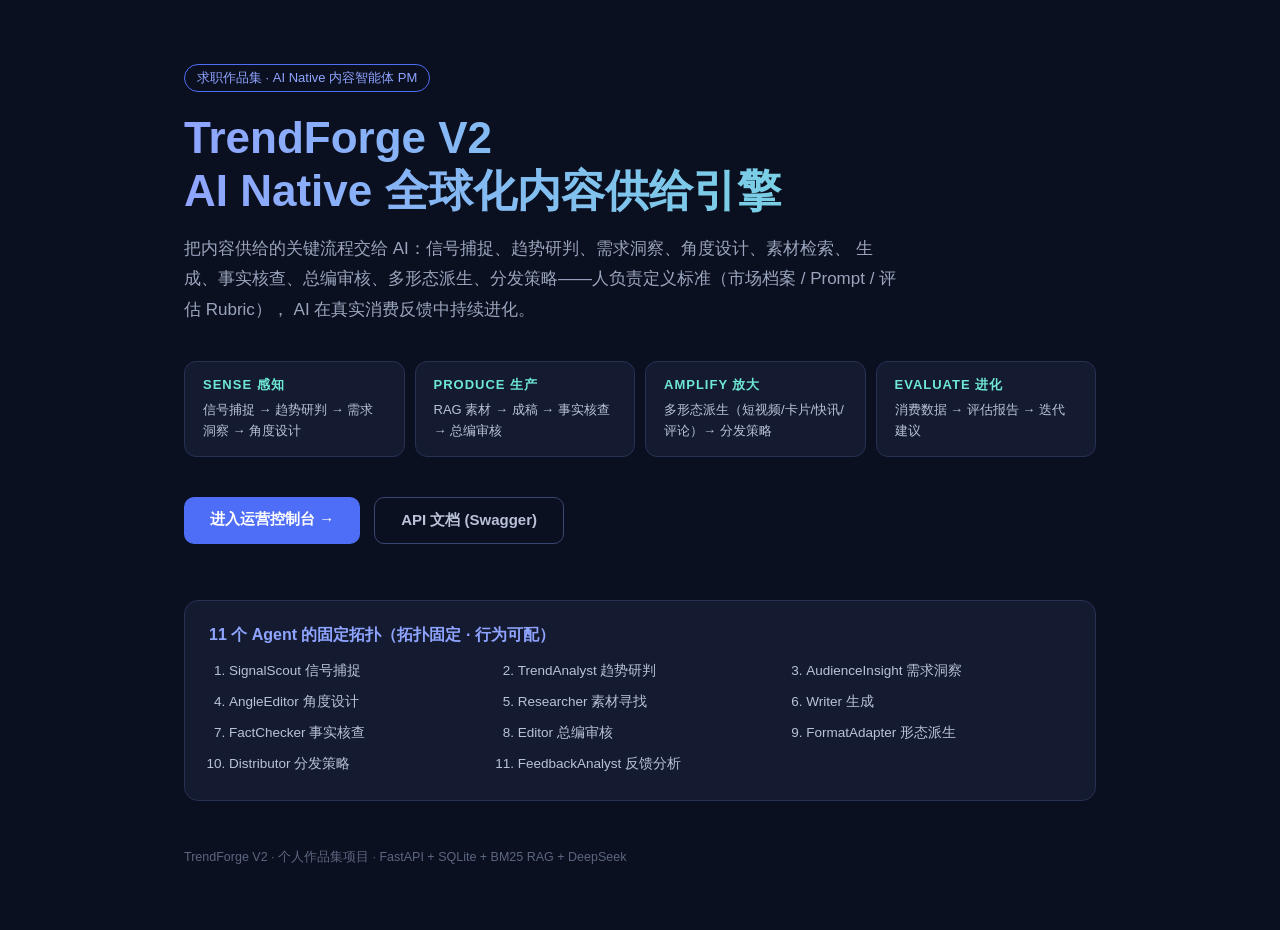
==== ui/index.html @ 4720a978 "TrendForge V2: AI Native content supply engine (11 agents, 4-stage pipeline)" ====
<!DOCTYPE html>
<html lang="zh-CN">
<head>
<meta charset="UTF-8">
<meta name="viewport" content="width=device-width, initial-scale=1.0">
<title>TrendForge V2 — AI Native 内容供给引擎</title>
<style>
  * { margin:0; padding:0; box-sizing:border-box; }
  body { font-family:-apple-system,"Segoe UI","PingFang SC","Microsoft YaHei",sans-serif;
         background:#0b1020; color:#e8ecf4; min-height:100vh; }
  .wrap { max-width:960px; margin:0 auto; padding:64px 24px; }
  .badge { display:inline-block; padding:4px 12px; border:1px solid #4f6ef7; border-radius:99px;
           color:#8fa4ff; font-size:13px; margin-bottom:20px; }
  h1 { font-size:44px; line-height:1.2; margin-bottom:16px;
       background:linear-gradient(90deg,#8fa4ff,#6ee7d8); -webkit-background-clip:text; background-clip:text; color:transparent; }
  .sub { color:#9aa5bd; font-size:17px; line-height:1.8; max-width:720px; margin-bottom:36px; }
  .flow { display:flex; gap:10px; flex-wrap:wrap; margin-bottom:40px; }
  .stage { background:#141b31; border:1px solid #263154; border-radius:12px; padding:14px 18px; flex:1; min-width:180px; }
  .stage b { display:block; color:#6ee7d8; font-size:13px; letter-spacing:1px; margin-bottom:6px; }
  .stage span { font-size:13px; color:#b9c2d8; line-height:1.6; }
  .cta { display:flex; gap:14px; flex-wrap:wrap; }
  .btn { padding:13px 26px; border-radius:10px; text-decoration:none; font-size:15px; font-weight:600; }
  .btn-p { background:#4f6ef7; color:#fff; }
  .btn-g { border:1px solid #3a4770; color:#b9c2d8; }
  .agents { margin-top:56px; background:#141b31; border:1px solid #263154; border-radius:14px; padding:24px; }
  .agents h2 { font-size:16px; margin-bottom:14px; color:#8fa4ff; }
  .agents ol { display:grid; grid-template-columns:repeat(auto-fill,minmax(200px,1fr)); gap:8px 24px;
               padding-left:20px; color:#b9c2d8; font-size:13.5px; line-height:1.7; }
  footer { margin-top:48px; color:#5c6680; font-size:12.5px; }
</style>
</head>
<body>
<div class="wrap">
  <div class="badge">求职作品集 · AI Native 内容智能体 PM</div>
  <h1>TrendForge V2<br>AI Native 全球化内容供给引擎</h1>
  <p class="sub">
    把内容供给的关键流程交给 AI：信号捕捉、趋势研判、需求洞察、角度设计、素材检索、
    生成、事实核查、总编审核、多形态派生、分发策略——人负责定义标准（市场档案 / Prompt / 评估 Rubric），
    AI 在真实消费反馈中持续进化。
  </p>
  <div class="flow">
    <div class="stage"><b>SENSE 感知</b><span>信号捕捉 → 趋势研判 → 需求洞察 → 角度设计</span></div>
    <div class="stage"><b>PRODUCE 生产</b><span>RAG 素材 → 成稿 → 事实核查 → 总编审核</span></div>
    <div class="stage"><b>AMPLIFY 放大</b><span>多形态派生（短视频/卡片/快讯/评论）→ 分发策略</span></div>
    <div class="stage"><b>EVALUATE 进化</b><span>消费数据 → 评估报告 → 迭代建议</span></div>
  </div>
  <div class="cta">
    <a class="btn btn-p" href="/console/">进入运营控制台 →</a>
    <a class="btn btn-g" id="api-link" href="#">API 文档 (Swagger)</a>
  </div>
  <div class="agents">
    <h2>11 个 Agent 的固定拓扑（拓扑固定 · 行为可配）</h2>
    <ol>
      <li>SignalScout 信号捕捉</li><li>TrendAnalyst 趋势研判</li>
      <li>AudienceInsight 需求洞察</li><li>AngleEditor 角度设计</li>
      <li>Researcher 素材寻找</li><li>Writer 生成</li>
      <li>FactChecker 事实核查</li><li>Editor 总编审核</li>
      <li>FormatAdapter 形态派生</li><li>Distributor 分发策略</li>
      <li>FeedbackAnalyst 反馈分析</li>
    </ol>
  </div>
  <footer>TrendForge V2 · 个人作品集项目 · FastAPI + SQLite + BM25 RAG + DeepSeek</footer>
</div>
<script>
  document.getElementById('api-link').href =
    (location.hostname === 'localhost' || location.hostname === '127.0.0.1')
      ? 'http://localhost:8000/docs'
      : 'https://trendforge-v2-api.onrender.com/docs';
</script>
</body>
</html>
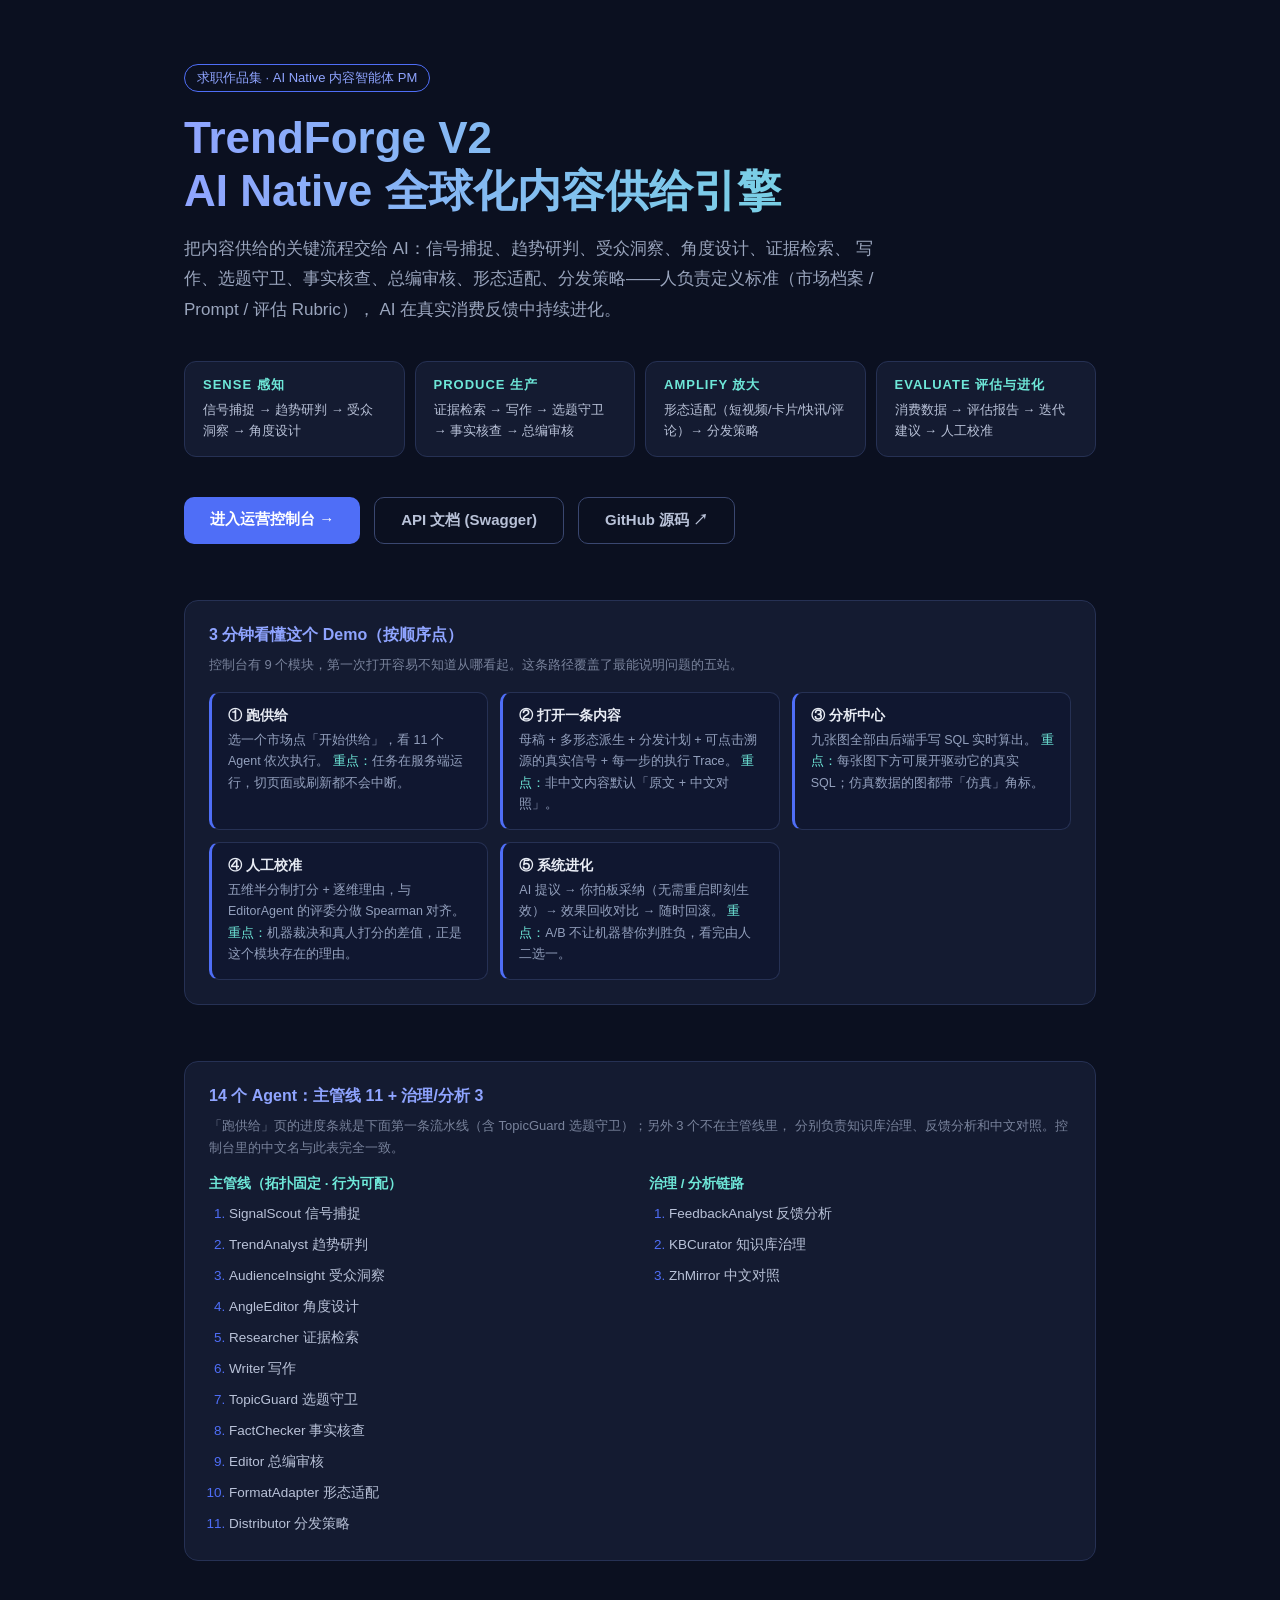
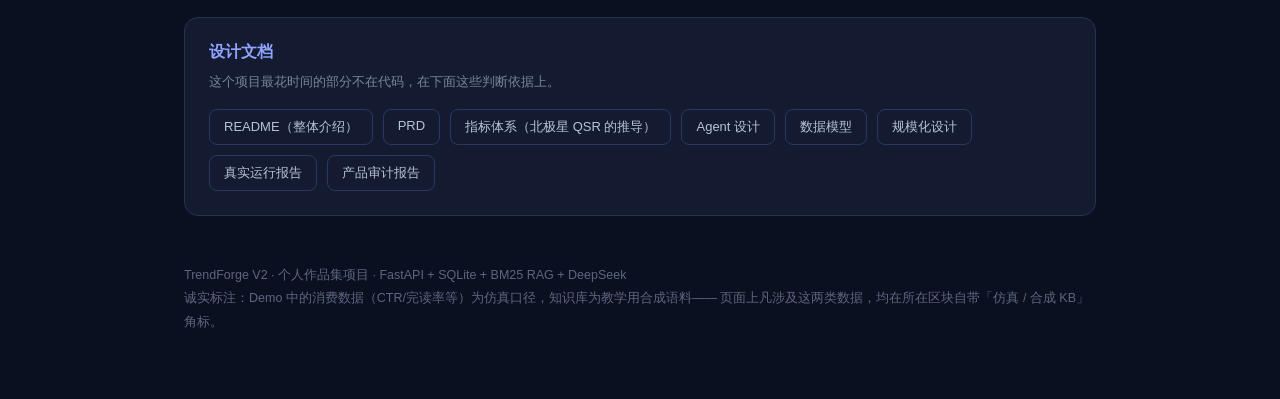
==== commit 9cfa7bc4: "feat: 按全站审计整改——标签层、系统进化、诚实标注与 Demo 叙事 对应 docs/PRODUCT_AUDIT_v1.0.md，逐项落地（详见 docs/PRODUCT_AUDIT_FIX_v" ====
--- a/ui/index.html
+++ b/ui/index.html
@@ -22,11 +22,27 @@
   .btn { padding:13px 26px; border-radius:10px; text-decoration:none; font-size:15px; font-weight:600; }
   .btn-p { background:#4f6ef7; color:#fff; }
   .btn-g { border:1px solid #3a4770; color:#b9c2d8; }
-  .agents { margin-top:56px; background:#141b31; border:1px solid #263154; border-radius:14px; padding:24px; }
-  .agents h2 { font-size:16px; margin-bottom:14px; color:#8fa4ff; }
-  .agents ol { display:grid; grid-template-columns:repeat(auto-fill,minmax(200px,1fr)); gap:8px 24px;
-               padding-left:20px; color:#b9c2d8; font-size:13.5px; line-height:1.7; }
-  footer { margin-top:48px; color:#5c6680; font-size:12.5px; }
+  .section { margin-top:56px; background:#141b31; border:1px solid #263154; border-radius:14px; padding:24px; }
+  .section h2 { font-size:16px; margin-bottom:8px; color:#8fa4ff; }
+  .section .hint { font-size:13px; color:#79839c; line-height:1.7; margin-bottom:16px; }
+  ol.agents { display:grid; grid-template-columns:repeat(auto-fill,minmax(210px,1fr)); gap:8px 24px;
+              padding-left:20px; color:#b9c2d8; font-size:13.5px; line-height:1.7; }
+  ol.agents li::marker { color:#4f6ef7; }
+  .agent-groups { display:grid; grid-template-columns:repeat(auto-fit,minmax(280px,1fr)); gap:18px; }
+  .agent-group h3 { font-size:13.5px; color:#6ee7d8; margin-bottom:10px; font-weight:600; }
+  /* 3 分钟演示路径 */
+  .tour { display:grid; grid-template-columns:repeat(auto-fit,minmax(260px,1fr)); gap:12px; }
+  .tour a { display:block; text-decoration:none; background:#101730; border:1px solid #263154;
+            border-left:3px solid #4f6ef7; border-radius:10px; padding:14px 16px; }
+  .tour a:hover { border-color:#4f6ef7; background:#131c3c; }
+  .tour b { display:block; color:#e8ecf4; font-size:14px; margin-bottom:5px; }
+  .tour span { font-size:12.5px; color:#93a0bd; line-height:1.7; }
+  .tour em { font-style:normal; color:#6ee7d8; }
+  .doclinks { display:flex; gap:10px; flex-wrap:wrap; }
+  .doclinks a { font-size:13px; color:#b9c2d8; text-decoration:none; border:1px solid #2c3760;
+                border-radius:8px; padding:8px 14px; }
+  .doclinks a:hover { border-color:#4f6ef7; color:#e8ecf4; }
+  footer { margin-top:48px; color:#5c6680; font-size:12.5px; line-height:1.9; }
 </style>
 </head>
 <body>
@@ -34,32 +50,98 @@
   <div class="badge">求职作品集 · AI Native 内容智能体 PM</div>
   <h1>TrendForge V2<br>AI Native 全球化内容供给引擎</h1>
   <p class="sub">
-    把内容供给的关键流程交给 AI：信号捕捉、趋势研判、需求洞察、角度设计、素材检索、
-    生成、事实核查、总编审核、多形态派生、分发策略——人负责定义标准（市场档案 / Prompt / 评估 Rubric），
+    把内容供给的关键流程交给 AI：信号捕捉、趋势研判、受众洞察、角度设计、证据检索、
+    写作、选题守卫、事实核查、总编审核、形态适配、分发策略——人负责定义标准（市场档案 / Prompt / 评估 Rubric），
     AI 在真实消费反馈中持续进化。
   </p>
   <div class="flow">
-    <div class="stage"><b>SENSE 感知</b><span>信号捕捉 → 趋势研判 → 需求洞察 → 角度设计</span></div>
-    <div class="stage"><b>PRODUCE 生产</b><span>RAG 素材 → 成稿 → 事实核查 → 总编审核</span></div>
-    <div class="stage"><b>AMPLIFY 放大</b><span>多形态派生（短视频/卡片/快讯/评论）→ 分发策略</span></div>
-    <div class="stage"><b>EVALUATE 进化</b><span>消费数据 → 评估报告 → 迭代建议</span></div>
+    <div class="stage"><b>SENSE 感知</b><span>信号捕捉 → 趋势研判 → 受众洞察 → 角度设计</span></div>
+    <div class="stage"><b>PRODUCE 生产</b><span>证据检索 → 写作 → 选题守卫 → 事实核查 → 总编审核</span></div>
+    <div class="stage"><b>AMPLIFY 放大</b><span>形态适配（短视频/卡片/快讯/评论）→ 分发策略</span></div>
+    <div class="stage"><b>EVALUATE 评估与进化</b><span>消费数据 → 评估报告 → 迭代建议 → 人工校准</span></div>
   </div>
   <div class="cta">
     <a class="btn btn-p" href="/console/">进入运营控制台 →</a>
     <a class="btn btn-g" id="api-link" href="#">API 文档 (Swagger)</a>
+    <a class="btn btn-g" href="https://github.com/strangeyu911-tech/trendforge-v2" target="_blank" rel="noopener">GitHub 源码 ↗</a>
   </div>
-  <div class="agents">
-    <h2>11 个 Agent 的固定拓扑（拓扑固定 · 行为可配）</h2>
-    <ol>
-      <li>SignalScout 信号捕捉</li><li>TrendAnalyst 趋势研判</li>
-      <li>AudienceInsight 需求洞察</li><li>AngleEditor 角度设计</li>
-      <li>Researcher 素材寻找</li><li>Writer 生成</li>
-      <li>FactChecker 事实核查</li><li>Editor 总编审核</li>
-      <li>FormatAdapter 形态派生</li><li>Distributor 分发策略</li>
-      <li>FeedbackAnalyst 反馈分析</li>
-    </ol>
+
+  <div class="section">
+    <h2>3 分钟看懂这个 Demo（按顺序点）</h2>
+    <p class="hint">控制台有 9 个模块，第一次打开容易不知道从哪看起。这条路径覆盖了最能说明问题的五站。</p>
+    <div class="tour">
+      <a href="/console/#pipeline">
+        <b>① 跑供给</b>
+        <span>选一个市场点「开始供给」，看 11 个 Agent 依次执行。
+          <em>重点：</em>任务在服务端运行，切页面或刷新都不会中断。</span></a>
+      <a href="/console/#contents">
+        <b>② 打开一条内容</b>
+        <span>母稿 + 多形态派生 + 分发计划 + 可点击溯源的真实信号 + 每一步的执行 Trace。
+          <em>重点：</em>非中文内容默认「原文 + 中文对照」。</span></a>
+      <a href="/console/#analytics">
+        <b>③ 分析中心</b>
+        <span>九张图全部由后端手写 SQL 实时算出。
+          <em>重点：</em>每张图下方可展开驱动它的真实 SQL；仿真数据的图都带「仿真」角标。</span></a>
+      <a href="/console/#calibrate">
+        <b>④ 人工校准</b>
+        <span>五维半分制打分 + 逐维理由，与 EditorAgent 的评委分做 Spearman 对齐。
+          <em>重点：</em>机器裁决和真人打分的差值，正是这个模块存在的理由。</span></a>
+      <a href="/console/#closedloop">
+        <b>⑤ 系统进化</b>
+        <span>AI 提议 → 你拍板采纳（无需重启即刻生效）→ 效果回收对比 → 随时回滚。
+          <em>重点：</em>A/B 不让机器替你判胜负，看完由人二选一。</span></a>
+    </div>
   </div>
-  <footer>TrendForge V2 · 个人作品集项目 · FastAPI + SQLite + BM25 RAG + DeepSeek</footer>
+
+  <div class="section">
+    <h2>14 个 Agent：主管线 11 + 治理/分析 3</h2>
+    <p class="hint">
+      「跑供给」页的进度条就是下面第一条流水线（含 TopicGuard 选题守卫）；另外 3 个不在主管线里，
+      分别负责知识库治理、反馈分析和中文对照。控制台里的中文名与此表完全一致。
+    </p>
+    <div class="agent-groups">
+      <div class="agent-group">
+        <h3>主管线（拓扑固定 · 行为可配）</h3>
+        <ol class="agents">
+          <li>SignalScout 信号捕捉</li><li>TrendAnalyst 趋势研判</li>
+          <li>AudienceInsight 受众洞察</li><li>AngleEditor 角度设计</li>
+          <li>Researcher 证据检索</li><li>Writer 写作</li>
+          <li>TopicGuard 选题守卫</li><li>FactChecker 事实核查</li>
+          <li>Editor 总编审核</li><li>FormatAdapter 形态适配</li>
+          <li>Distributor 分发策略</li>
+        </ol>
+      </div>
+      <div class="agent-group">
+        <h3>治理 / 分析链路</h3>
+        <ol class="agents">
+          <li>FeedbackAnalyst 反馈分析</li>
+          <li>KBCurator 知识库治理</li>
+          <li>ZhMirror 中文对照</li>
+        </ol>
+      </div>
+    </div>
+  </div>
+
+  <div class="section">
+    <h2>设计文档</h2>
+    <p class="hint">这个项目最花时间的部分不在代码，在下面这些判断依据上。</p>
+    <div class="doclinks">
+      <a href="https://github.com/strangeyu911-tech/trendforge-v2/blob/main/README.md" target="_blank" rel="noopener">README（整体介绍）</a>
+      <a href="https://github.com/strangeyu911-tech/trendforge-v2/blob/main/docs/PRD.md" target="_blank" rel="noopener">PRD</a>
+      <a href="https://github.com/strangeyu911-tech/trendforge-v2/blob/main/docs/METRICS_FRAMEWORK_v1.0.md" target="_blank" rel="noopener">指标体系（北极星 QSR 的推导）</a>
+      <a href="https://github.com/strangeyu911-tech/trendforge-v2/blob/main/docs/AGENT_DESIGN.md" target="_blank" rel="noopener">Agent 设计</a>
+      <a href="https://github.com/strangeyu911-tech/trendforge-v2/blob/main/docs/DATA_MODEL.md" target="_blank" rel="noopener">数据模型</a>
+      <a href="https://github.com/strangeyu911-tech/trendforge-v2/blob/main/docs/SCALE_DESIGN_v1.0.md" target="_blank" rel="noopener">规模化设计</a>
+      <a href="https://github.com/strangeyu911-tech/trendforge-v2/blob/main/docs/RUN_REPORT_v1.1.md" target="_blank" rel="noopener">真实运行报告</a>
+      <a href="https://github.com/strangeyu911-tech/trendforge-v2/blob/main/docs/PRODUCT_AUDIT_v1.0.md" target="_blank" rel="noopener">产品审计报告</a>
+    </div>
+  </div>
+
+  <footer>
+    TrendForge V2 · 个人作品集项目 · FastAPI + SQLite + BM25 RAG + DeepSeek<br>
+    诚实标注：Demo 中的消费数据（CTR/完读率等）为仿真口径，知识库为教学用合成语料——
+    页面上凡涉及这两类数据，均在所在区块自带「仿真 / 合成 KB」角标。
+  </footer>
 </div>
 <script>
   document.getElementById('api-link').href =
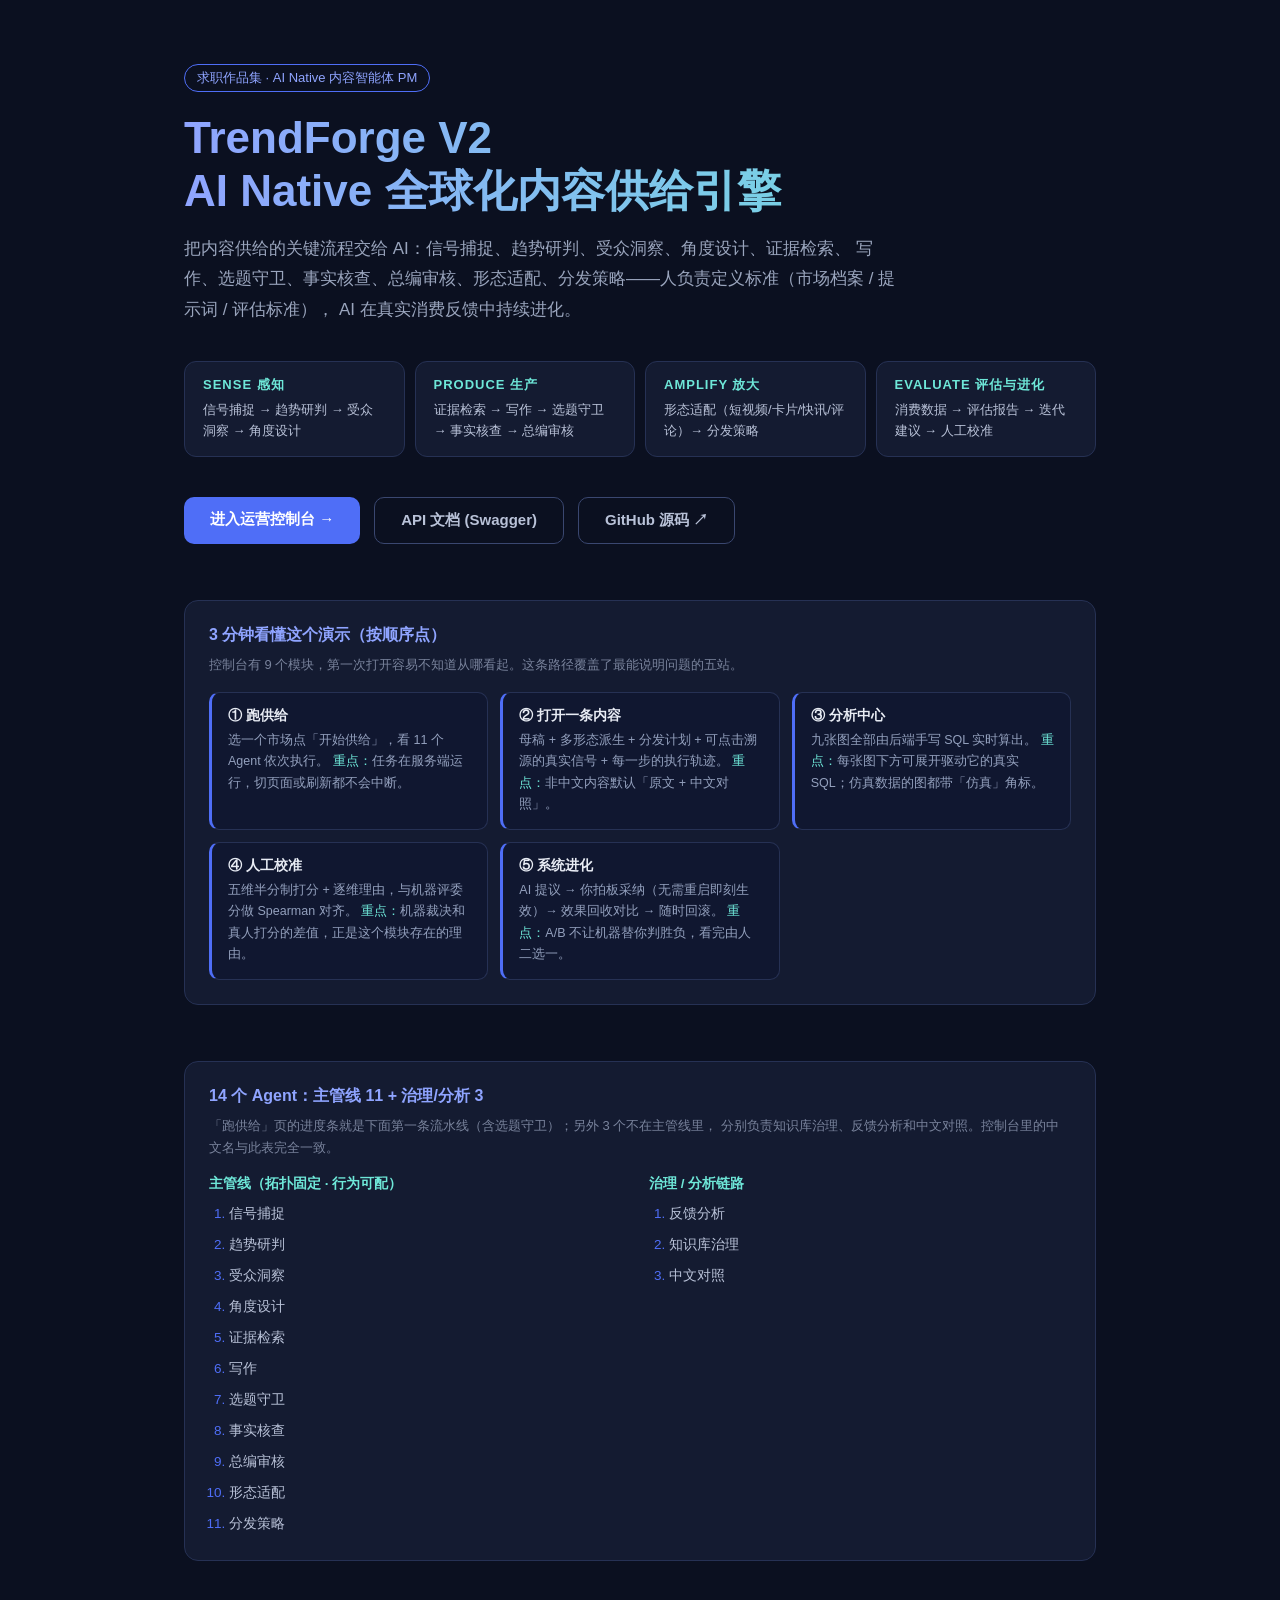
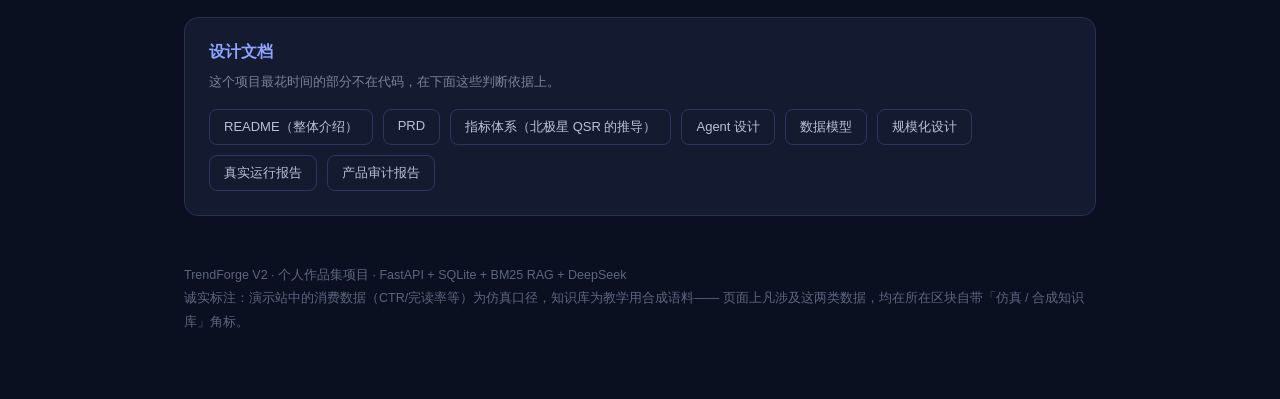
==== commit 052b5719: "fix(ui): 控制台与落地页消除中英混排，统一 Agent 中文名 问题：页面大量裸露 Prompt / Trace / BadCase / Rubric / KBCurator / Feedba" ====
--- a/ui/index.html
+++ b/ui/index.html
@@ -51,7 +51,7 @@
   <h1>TrendForge V2<br>AI Native 全球化内容供给引擎</h1>
   <p class="sub">
     把内容供给的关键流程交给 AI：信号捕捉、趋势研判、受众洞察、角度设计、证据检索、
-    写作、选题守卫、事实核查、总编审核、形态适配、分发策略——人负责定义标准（市场档案 / Prompt / 评估 Rubric），
+    写作、选题守卫、事实核查、总编审核、形态适配、分发策略——人负责定义标准（市场档案 / 提示词 / 评估标准），
     AI 在真实消费反馈中持续进化。
   </p>
   <div class="flow">
@@ -67,7 +67,7 @@
   </div>
 
   <div class="section">
-    <h2>3 分钟看懂这个 Demo（按顺序点）</h2>
+    <h2>3 分钟看懂这个演示（按顺序点）</h2>
     <p class="hint">控制台有 9 个模块，第一次打开容易不知道从哪看起。这条路径覆盖了最能说明问题的五站。</p>
     <div class="tour">
       <a href="/console/#pipeline">
@@ -76,7 +76,7 @@
           <em>重点：</em>任务在服务端运行，切页面或刷新都不会中断。</span></a>
       <a href="/console/#contents">
         <b>② 打开一条内容</b>
-        <span>母稿 + 多形态派生 + 分发计划 + 可点击溯源的真实信号 + 每一步的执行 Trace。
+        <span>母稿 + 多形态派生 + 分发计划 + 可点击溯源的真实信号 + 每一步的执行轨迹。
           <em>重点：</em>非中文内容默认「原文 + 中文对照」。</span></a>
       <a href="/console/#analytics">
         <b>③ 分析中心</b>
@@ -84,7 +84,7 @@
           <em>重点：</em>每张图下方可展开驱动它的真实 SQL；仿真数据的图都带「仿真」角标。</span></a>
       <a href="/console/#calibrate">
         <b>④ 人工校准</b>
-        <span>五维半分制打分 + 逐维理由，与 EditorAgent 的评委分做 Spearman 对齐。
+        <span>五维半分制打分 + 逐维理由，与机器评委分做 Spearman 对齐。
           <em>重点：</em>机器裁决和真人打分的差值，正是这个模块存在的理由。</span></a>
       <a href="/console/#closedloop">
         <b>⑤ 系统进化</b>
@@ -96,27 +96,27 @@
   <div class="section">
     <h2>14 个 Agent：主管线 11 + 治理/分析 3</h2>
     <p class="hint">
-      「跑供给」页的进度条就是下面第一条流水线（含 TopicGuard 选题守卫）；另外 3 个不在主管线里，
+      「跑供给」页的进度条就是下面第一条流水线（含选题守卫）；另外 3 个不在主管线里，
       分别负责知识库治理、反馈分析和中文对照。控制台里的中文名与此表完全一致。
     </p>
     <div class="agent-groups">
       <div class="agent-group">
         <h3>主管线（拓扑固定 · 行为可配）</h3>
         <ol class="agents">
-          <li>SignalScout 信号捕捉</li><li>TrendAnalyst 趋势研判</li>
-          <li>AudienceInsight 受众洞察</li><li>AngleEditor 角度设计</li>
-          <li>Researcher 证据检索</li><li>Writer 写作</li>
-          <li>TopicGuard 选题守卫</li><li>FactChecker 事实核查</li>
-          <li>Editor 总编审核</li><li>FormatAdapter 形态适配</li>
-          <li>Distributor 分发策略</li>
+          <li>信号捕捉</li><li>趋势研判</li>
+          <li>受众洞察</li><li>角度设计</li>
+          <li>证据检索</li><li>写作</li>
+          <li>选题守卫</li><li>事实核查</li>
+          <li>总编审核</li><li>形态适配</li>
+          <li>分发策略</li>
         </ol>
       </div>
       <div class="agent-group">
         <h3>治理 / 分析链路</h3>
         <ol class="agents">
-          <li>FeedbackAnalyst 反馈分析</li>
-          <li>KBCurator 知识库治理</li>
-          <li>ZhMirror 中文对照</li>
+          <li>反馈分析</li>
+          <li>知识库治理</li>
+          <li>中文对照</li>
         </ol>
       </div>
     </div>
@@ -139,8 +139,8 @@
 
   <footer>
     TrendForge V2 · 个人作品集项目 · FastAPI + SQLite + BM25 RAG + DeepSeek<br>
-    诚实标注：Demo 中的消费数据（CTR/完读率等）为仿真口径，知识库为教学用合成语料——
-    页面上凡涉及这两类数据，均在所在区块自带「仿真 / 合成 KB」角标。
+    诚实标注：演示站中的消费数据（CTR/完读率等）为仿真口径，知识库为教学用合成语料——
+    页面上凡涉及这两类数据，均在所在区块自带「仿真 / 合成知识库」角标。
   </footer>
 </div>
 <script>
